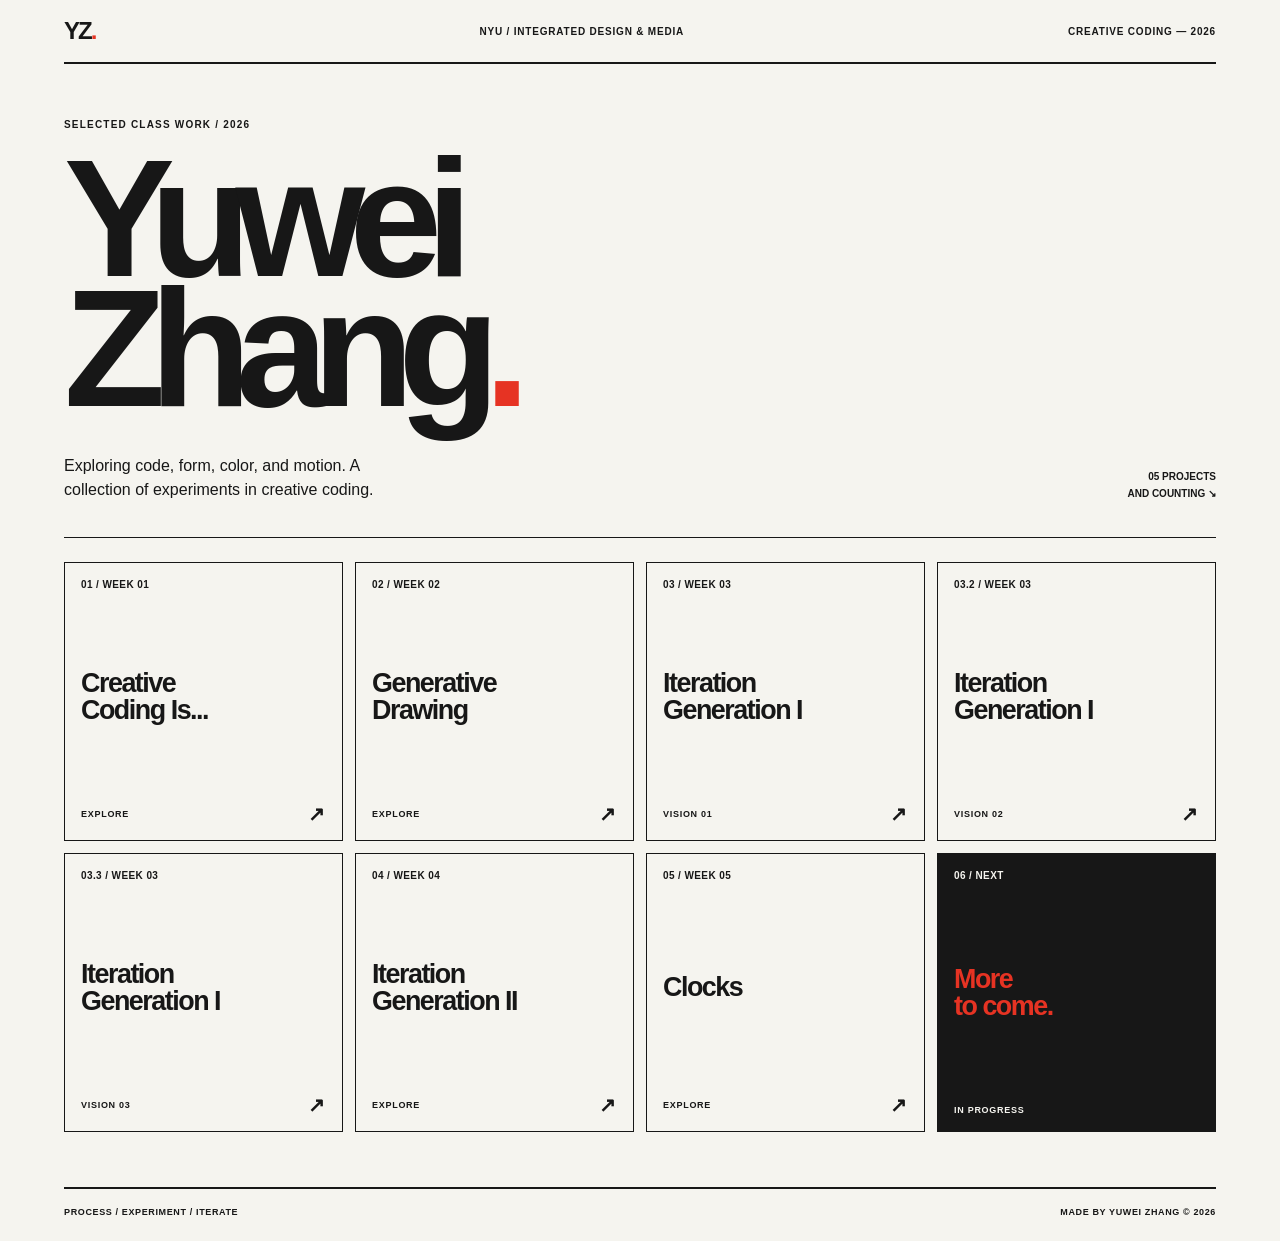
==== index.html @ 3f57d2ba "index/css improve" ====
<!DOCTYPE html>
<html lang="en">
<head>
  <meta charset="UTF-8">
  <meta name="viewport" content="width=device-width, initial-scale=1.0">
  <title>Yuwei Zhang — Creative Coding</title>

  <link rel="stylesheet" href="./style.css">
</head>

<body>
  <header class="topbar">
    <a class="logo" href="./index.html">YZ<span>.</span></a>
    <p>NYU / INTEGRATED DESIGN & MEDIA</p>
    <p class="topbar-right">CREATIVE CODING — 2026</p>
  </header>

  <main>
    <section class="intro">
      <p class="eyebrow">SELECTED CLASS WORK / 2026</p>

      <h1>
        Yuwei<br>
        Zhang<span class="red-dot">.</span>
      </h1>

      <div class="intro-bottom">
        <p class="intro-description">
          Exploring code, form, color, and motion.
          A collection of experiments in creative coding.
        </p>
        <p class="project-count">05 PROJECTS<br>AND COUNTING ↘</p>
      </div>
    </section>

    <section class="projects" aria-label="Weekly assignments">

      <a class="project" href="./week1/index.html">
        <span class="project-number">01 / WEEK 01</span>
        <span class="project-title">Creative<br>Coding Is...</span>
        <span class="project-footer">
          EXPLORE <span class="arrow">↗</span>
        </span>
      </a>

      <a class="project" href="./week2/index.html">
        <span class="project-number">02 / WEEK 02</span>
        <span class="project-title">Generative<br>Drawing</span>
        <span class="project-footer">
          EXPLORE <span class="arrow">↗</span>
        </span>
      </a>

      <a class="project" href="./week3/index1.html">
        <span class="project-number">03 / WEEK 03</span>
        <span class="project-title">Iteration<br>Generation I</span>
        <span class="project-footer">
          VISION 01 <span class="arrow">↗</span>
        </span>
      </a>

      <a class="project" href="./week3/index2.html">
        <span class="project-number">03.2 / WEEK 03</span>
        <span class="project-title">Iteration<br>Generation I</span>
        <span class="project-footer">
          VISION 02 <span class="arrow">↗</span>
        </span>
      </a>

      <a class="project" href="./week3/index3.html">
        <span class="project-number">03.3 / WEEK 03</span>
        <span class="project-title">Iteration<br>Generation I</span>
        <span class="project-footer">
          VISION 03 <span class="arrow">↗</span>
        </span>
      </a>

      <a class="project" href="./week4/index.html">
        <span class="project-number">04 / WEEK 04</span>
        <span class="project-title">Iteration<br>Generation II</span>
        <span class="project-footer">
          EXPLORE <span class="arrow">↗</span>
        </span>
      </a>

      <a class="project" href="./week5/index.html">
        <span class="project-number">05 / WEEK 05</span>
        <span class="project-title">Clocks</span>
        <span class="project-footer">
          EXPLORE <span class="arrow">↗</span>
        </span>
      </a>

      <div class="project project-upcoming">
        <span class="project-number">06 / NEXT</span>
        <span class="project-title">More<br>to come.</span>
        <span class="project-footer">IN PROGRESS</span>
      </div>

    </section>
  </main>

  <footer class="footer">
    <p>PROCESS / EXPERIMENT / ITERATE</p>
    <p>MADE BY YUWEI ZHANG © 2026</p>
  </footer>
</body>
</html>
---- style.css ----
* {
  box-sizing: border-box;
}

:root {
  --background: #f5f4ef;
  --foreground: #171717;
  --accent: #e63323;
  --line: #171717;
}

html {
  scroll-behavior: smooth;
}

body {
  margin: 0;
  padding: 0 5%;
  background: var(--background);
  color: var(--foreground);
  font-family: Arial, Helvetica, sans-serif;
  -webkit-font-smoothing: antialiased;
}

.topbar {
  display: flex;
  align-items: center;
  justify-content: space-between;
  gap: 20px;
  min-height: 64px;
  border-bottom: 2px solid var(--line);
  font-size: 10px;
  font-weight: 700;
  letter-spacing: 0.08em;
}

.topbar p {
  margin: 0;
}

.logo {
  color: var(--foreground);
  font-size: 24px;
  font-weight: 900;
  letter-spacing: -0.08em;
  text-decoration: none;
}

.logo span,
.red-dot {
  color: var(--accent);
}

.topbar-right {
  text-align: right;
}

.intro {
  padding: 55px 0 35px;
  border-bottom: 1px solid var(--line);
}

.eyebrow {
  margin: 0 0 24px;
  font-size: 10px;
  font-weight: 700;
  letter-spacing: 0.12em;
}

h1 {
  margin: 0;
  font-size: clamp(76px, 13vw, 180px);
  font-weight: 900;
  line-height: 0.78;
  letter-spacing: -0.095em;
}

.intro-bottom {
  display: flex;
  justify-content: space-between;
  align-items: flex-end;
  gap: 24px;
  margin-top: 40px;
}

.intro-description {
  max-width: 330px;
  margin: 0;
  font-size: 16px;
  line-height: 1.5;
}

.project-count {
  margin: 0;
  font-size: 10px;
  font-weight: 700;
  line-height: 1.7;
  text-align: right;
}

.projects {
  display: grid;
  grid-template-columns: repeat(4, minmax(0, 1fr));
  gap: 12px;
  padding: 24px 0 55px;
}

.project {
  position: relative;
  display: flex;
  flex-direction: column;
  justify-content: space-between;

  aspect-ratio: 1 / 1;
  min-width: 0;
  padding: 16px;

  border: 1px solid var(--line);
  background: transparent;
  color: var(--foreground);
  text-decoration: none;

  transition:
    background-color 0.25s ease,
    color 0.25s ease,
    transform 0.25s ease,
    border-color 0.25s ease;
}

.project-number {
  font-size: 10px;
  font-weight: 700;
  letter-spacing: 0.04em;
}

.project-title {
  font-size: clamp(18px, 2.1vw, 32px);
  font-weight: 800;
  line-height: 0.98;
  letter-spacing: -0.055em;
  overflow-wrap: anywhere;
}

.project-footer {
  display: flex;
  justify-content: space-between;
  align-items: center;
  font-size: 9px;
  font-weight: 700;
  letter-spacing: 0.08em;
}

.arrow {
  font-size: 20px;
  line-height: 1;
  transition: transform 0.25s ease;
}

.project:hover {
  background: var(--accent);
  color: #ffffff;
  border-color: var(--accent);
  transform: translateY(-5px);
}

.project:hover .arrow {
  transform: translate(3px, -3px);
}

.project:focus-visible {
  outline: 3px solid var(--accent);
  outline-offset: 4px;
}

.project-upcoming {
  background: var(--foreground);
  color: var(--background);
}

.project-upcoming .project-title {
  color: var(--accent);
}

.footer {
  display: flex;
  justify-content: space-between;
  gap: 20px;
  padding: 18px 0 24px;
  border-top: 2px solid var(--line);
  font-size: 9px;
  font-weight: 700;
  letter-spacing: 0.07em;
}

.footer p {
  margin: 0;
}

@media (max-width: 900px) {
  .projects {
    grid-template-columns: repeat(3, minmax(0, 1fr));
  }
}

@media (max-width: 600px) {
  body {
    padding: 0 5%;
  }

  .topbar {
    min-height: 58px;
  }

  .topbar p {
    font-size: 8px;
  }

  .topbar-right {
    max-width: 100px;
  }

  .intro {
    padding-top: 45px;
  }

  .intro-bottom {
    align-items: flex-start;
  }

  .intro-description {
    max-width: 220px;
    font-size: 13px;
  }

  .project-count {
    font-size: 8px;
  }

  .projects {
    grid-template-columns: repeat(2, minmax(0, 1fr));
    gap: 8px;
  }

  .project {
    padding: 12px;
  }

  .project-title {
    font-size: clamp(17px, 4.5vw, 25px);
  }

  .project-number {
    font-size: 8px;
  }

  .footer {
    flex-direction: column;
    gap: 8px;
  }
}

/* Respect reduced-motion preferences */

@media (prefers-reduced-motion: reduce) {
  *,
  *::before,
  *::after {
    scroll-behavior: auto !important;
    transition-duration: 0.01ms !important;
  }
}
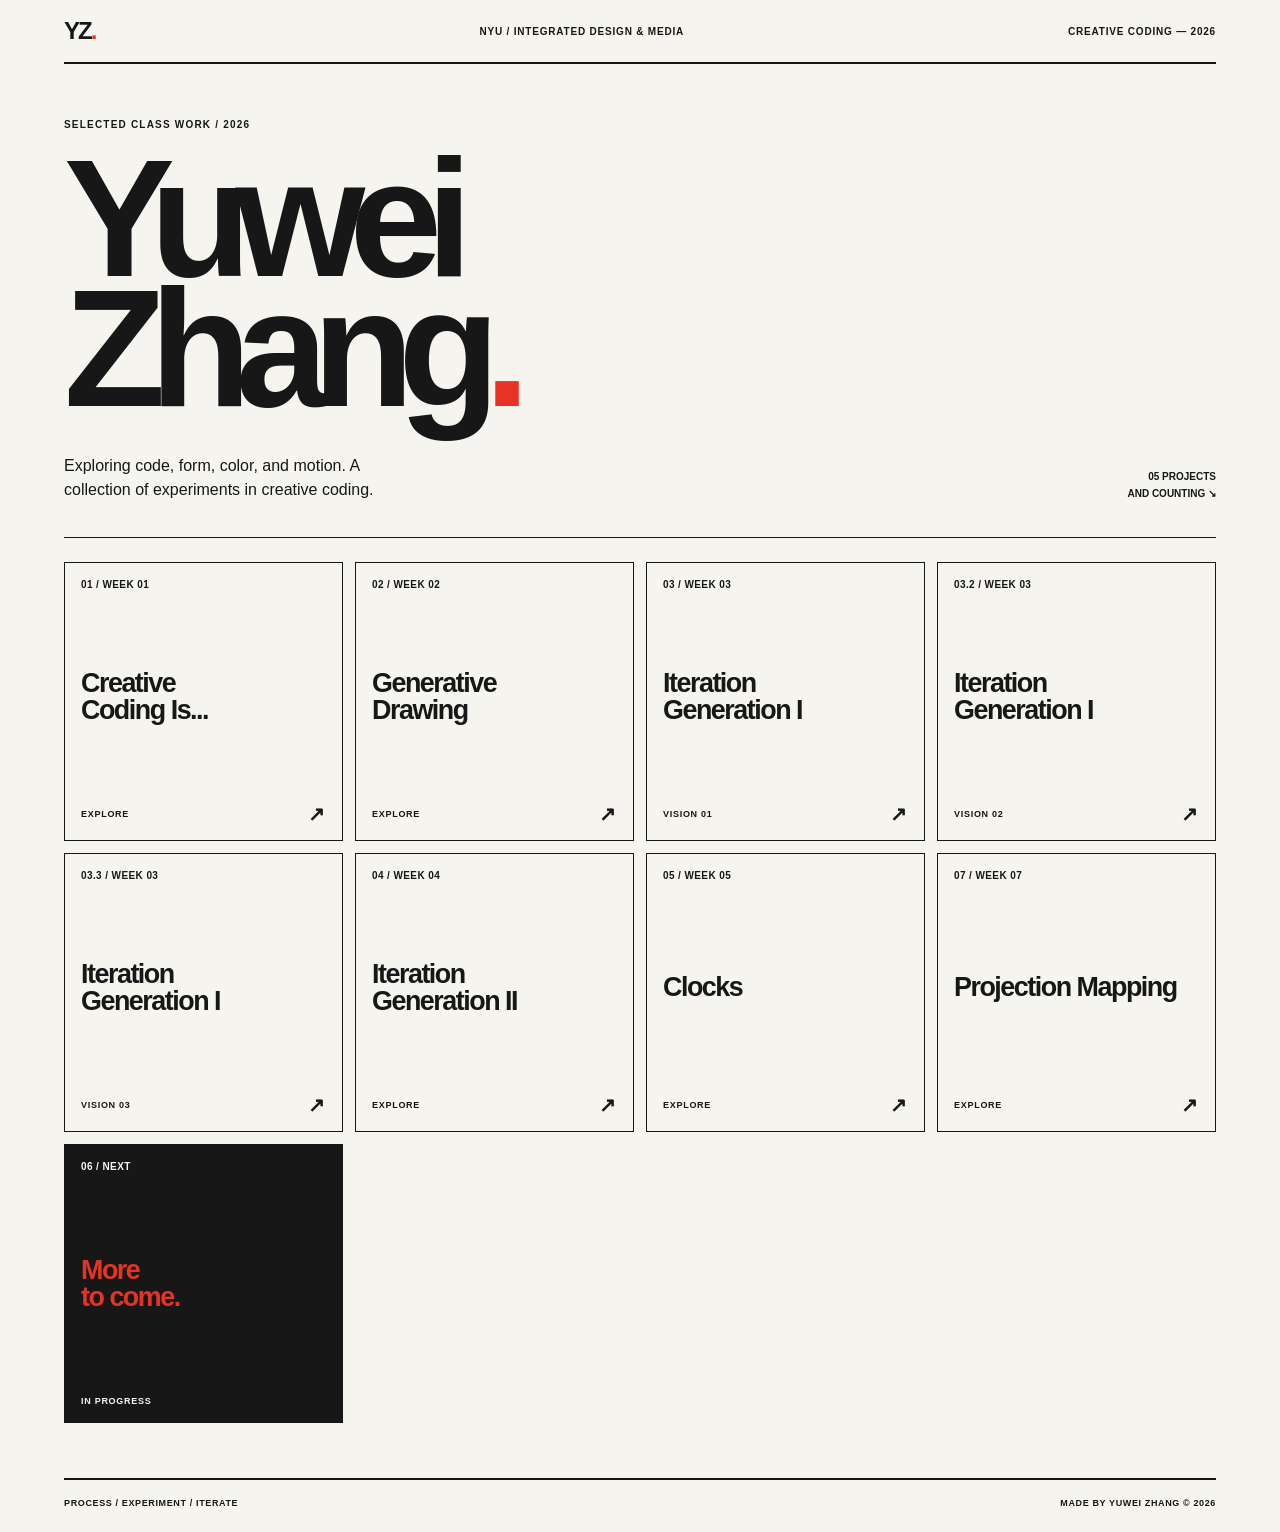
==== commit 295a6042: "video&pic attached" ====
--- a/index.html
+++ b/index.html
@@ -92,6 +92,14 @@
         </span>
       </a>
 
+      <a class="project" href="./week7/03_75_mapping_multiple_faces/index.html">
+        <span class="project-number">07 / WEEK 07</span>
+        <span class="project-title">Projection Mapping</span>
+        <span class="project-footer">
+          EXPLORE <span class="arrow">↗</span>
+        </span>
+      </a>
+
       <div class="project project-upcoming">
         <span class="project-number">06 / NEXT</span>
         <span class="project-title">More<br>to come.</span>
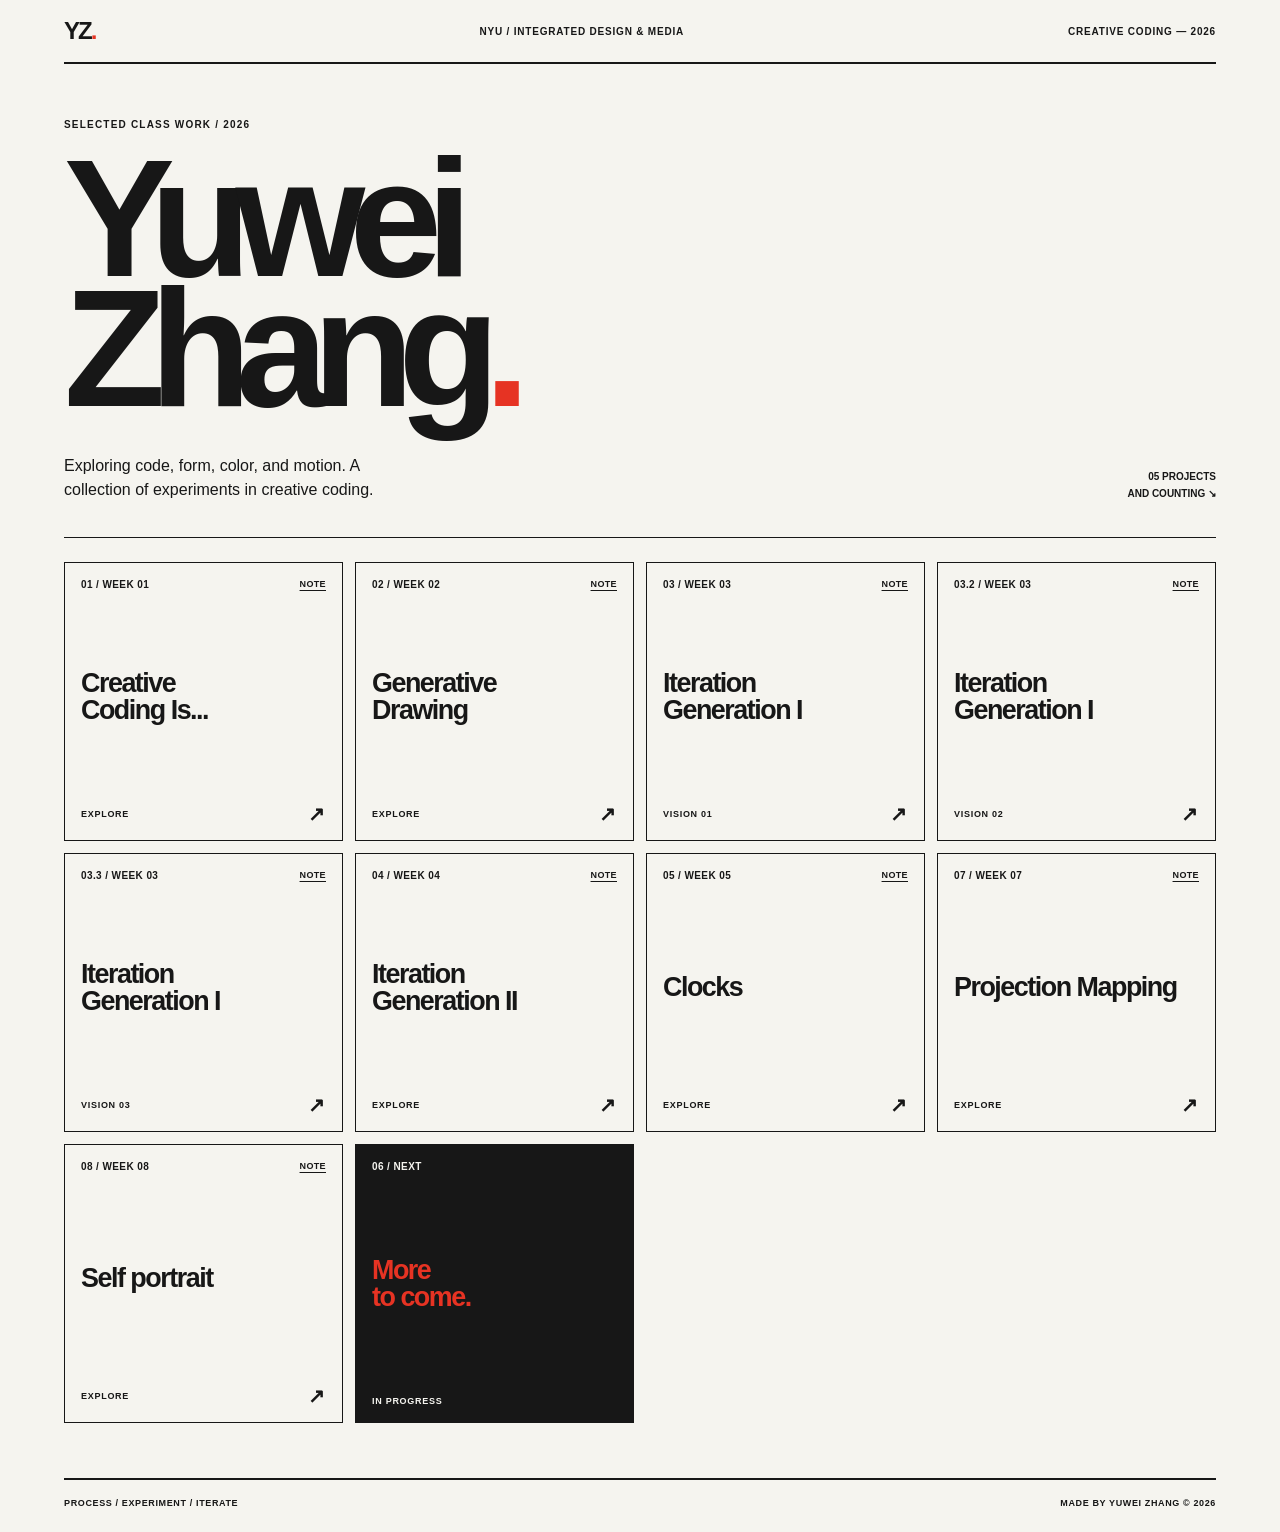
==== commit 7b1b31a5: "week 8 assignment" ====
--- a/index.html
+++ b/index.html
@@ -1,4 +1,3 @@
-
 <!DOCTYPE html>
 <html lang="en">
 <head>
@@ -7,6 +6,34 @@
   <title>Yuwei Zhang — Creative Coding</title>
 
   <link rel="stylesheet" href="./style.css">
+  <style>
+    .project-open {
+      position: absolute;
+      inset: 0;
+    }
+
+    .project-note {
+      position: absolute;
+      top: 16px;
+      right: 16px;
+      z-index: 1;
+      color: inherit;
+      font-size: 9px;
+      font-weight: 700;
+      letter-spacing: 0.04em;
+      text-decoration: underline;
+      text-underline-offset: 3px;
+    }
+
+    .project:focus-within {
+      outline: 3px solid var(--accent);
+      outline-offset: 4px;
+    }
+
+    @media (max-width: 600px) {
+      .project-note { top: 12px; right: 12px; font-size: 8px; }
+    }
+  </style>
 </head>
 
 <body>
@@ -36,69 +63,96 @@
 
     <section class="projects" aria-label="Weekly assignments">
 
-      <a class="project" href="./week1/index.html">
+      <article class="project">
+        <a class="project-open" href="./week1/index.html" aria-label="Open 01 / WEEK 01 project"></a>
         <span class="project-number">01 / WEEK 01</span>
         <span class="project-title">Creative<br>Coding Is...</span>
         <span class="project-footer">
           EXPLORE <span class="arrow">↗</span>
         </span>
-      </a>
+        <a class="project-note" href="./week1/README.md" aria-label="Week 01 notes">NOTE</a>
+      </article>
 
-      <a class="project" href="./week2/index.html">
+      <article class="project">
+        <a class="project-open" href="./week2/index.html" aria-label="Open 02 / WEEK 02 project"></a>
         <span class="project-number">02 / WEEK 02</span>
         <span class="project-title">Generative<br>Drawing</span>
         <span class="project-footer">
           EXPLORE <span class="arrow">↗</span>
         </span>
-      </a>
+        <a class="project-note" href="./week2/README.md" aria-label="Week 02 notes">NOTE</a>
+      </article>
 
-      <a class="project" href="./week3/index1.html">
+      <article class="project">
+        <a class="project-open" href="./week3/index1.html" aria-label="Open 03 / WEEK 03 project"></a>
         <span class="project-number">03 / WEEK 03</span>
         <span class="project-title">Iteration<br>Generation I</span>
         <span class="project-footer">
           VISION 01 <span class="arrow">↗</span>
         </span>
-      </a>
+        <a class="project-note" href="./week3/README.md" aria-label="Week 03 notes">NOTE</a>
+      </article>
 
-      <a class="project" href="./week3/index2.html">
+      <article class="project">
+        <a class="project-open" href="./week3/index2.html" aria-label="Open 03.2 / WEEK 03 project"></a>
         <span class="project-number">03.2 / WEEK 03</span>
         <span class="project-title">Iteration<br>Generation I</span>
         <span class="project-footer">
           VISION 02 <span class="arrow">↗</span>
         </span>
-      </a>
+        <a class="project-note" href="./week3/README.md" aria-label="Week 03 notes">NOTE</a>
+      </article>
 
-      <a class="project" href="./week3/index3.html">
+      <article class="project">
+        <a class="project-open" href="./week3/index3.html" aria-label="Open 03.3 / WEEK 03 project"></a>
         <span class="project-number">03.3 / WEEK 03</span>
         <span class="project-title">Iteration<br>Generation I</span>
         <span class="project-footer">
           VISION 03 <span class="arrow">↗</span>
         </span>
-      </a>
+        <a class="project-note" href="./week3/README.md" aria-label="Week 03 notes">NOTE</a>
+      </article>
 
-      <a class="project" href="./week4/index.html">
+      <article class="project">
+        <a class="project-open" href="./week4/index.html" aria-label="Open 04 / WEEK 04 project"></a>
         <span class="project-number">04 / WEEK 04</span>
         <span class="project-title">Iteration<br>Generation II</span>
         <span class="project-footer">
           EXPLORE <span class="arrow">↗</span>
         </span>
-      </a>
+        <a class="project-note" href="./week4/README.md" aria-label="Week 04 notes">NOTE</a>
+      </article>
 
-      <a class="project" href="./week5/index.html">
+      <article class="project">
+        <a class="project-open" href="./week5/index.html" aria-label="Open 05 / WEEK 05 project"></a>
         <span class="project-number">05 / WEEK 05</span>
         <span class="project-title">Clocks</span>
         <span class="project-footer">
           EXPLORE <span class="arrow">↗</span>
         </span>
-      </a>
+        <a class="project-note" href="./week5/README.md" aria-label="Week 05 notes">NOTE</a>
+      </article>
 
-      <a class="project" href="./week7/03_75_mapping_multiple_faces/index.html">
+      <article class="project">
+        <a class="project-open" href="./week7/03_75_mapping_multiple_faces/index.html" aria-label="Open 07 / WEEK 07 project"></a>
         <span class="project-number">07 / WEEK 07</span>
         <span class="project-title">Projection Mapping</span>
         <span class="project-footer">
           EXPLORE <span class="arrow">↗</span>
         </span>
-      </a>
+        <a class="project-note" href="./week7/03_75_mapping_multiple_faces/README.md" aria-label="Week 07 notes">NOTE</a>
+      </article>
+
+      <article class="project">
+        <a class="project-open" href="./week8/index.html" aria-label="Open 08 / WEEK 08 project"></a>
+        <span class="project-number">08 / WEEK 08</span>
+        <span class="project-title">Self portrait</span>
+        <span class="project-footer">
+          EXPLORE <span class="arrow">↗</span>
+        </span>
+        <a class="project-note" href="./week8/README.md" aria-label="Week 08 notes">NOTE</a>
+      </article>
+
 
       <div class="project project-upcoming">
         <span class="project-number">06 / NEXT</span>
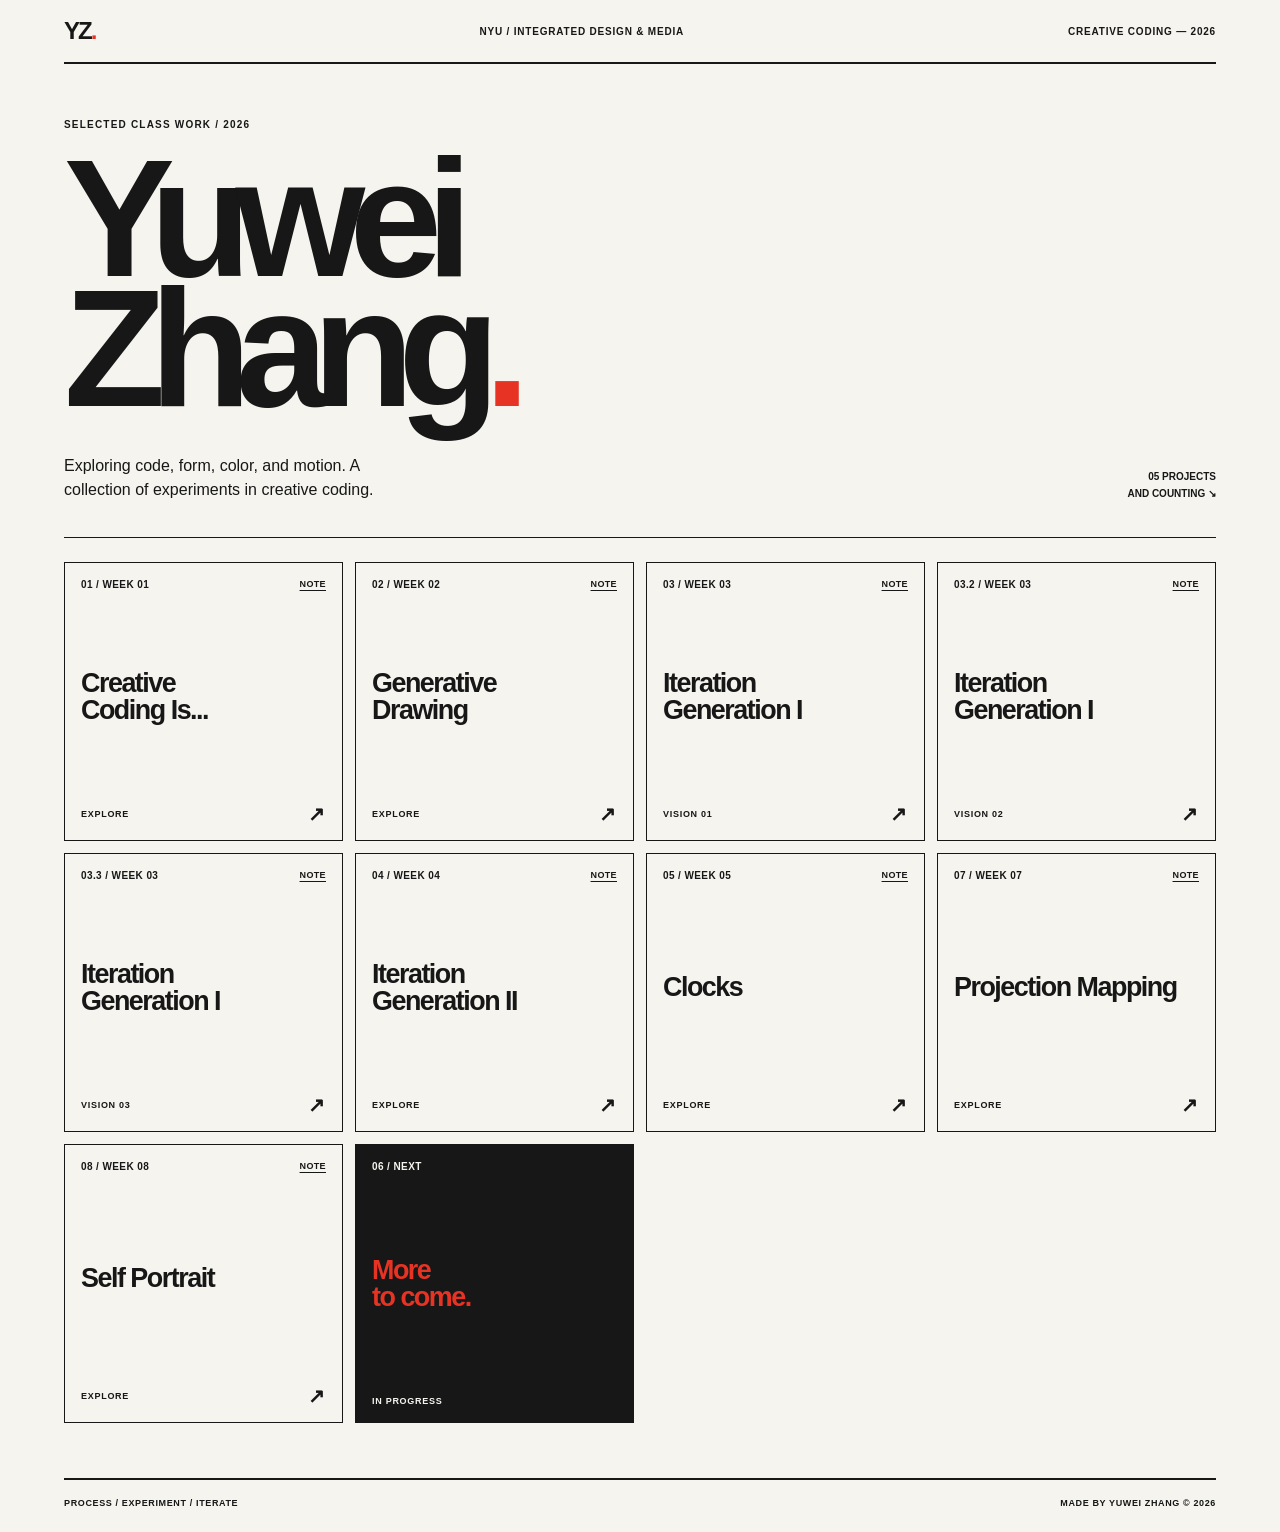
==== commit 12929645: "Update index.html" ====
--- a/index.html
+++ b/index.html
@@ -146,7 +146,7 @@
       <article class="project">
         <a class="project-open" href="./week8/index.html" aria-label="Open 08 / WEEK 08 project"></a>
         <span class="project-number">08 / WEEK 08</span>
-        <span class="project-title">Self portrait</span>
+        <span class="project-title">Self Portrait</span>
         <span class="project-footer">
           EXPLORE <span class="arrow">↗</span>
         </span>
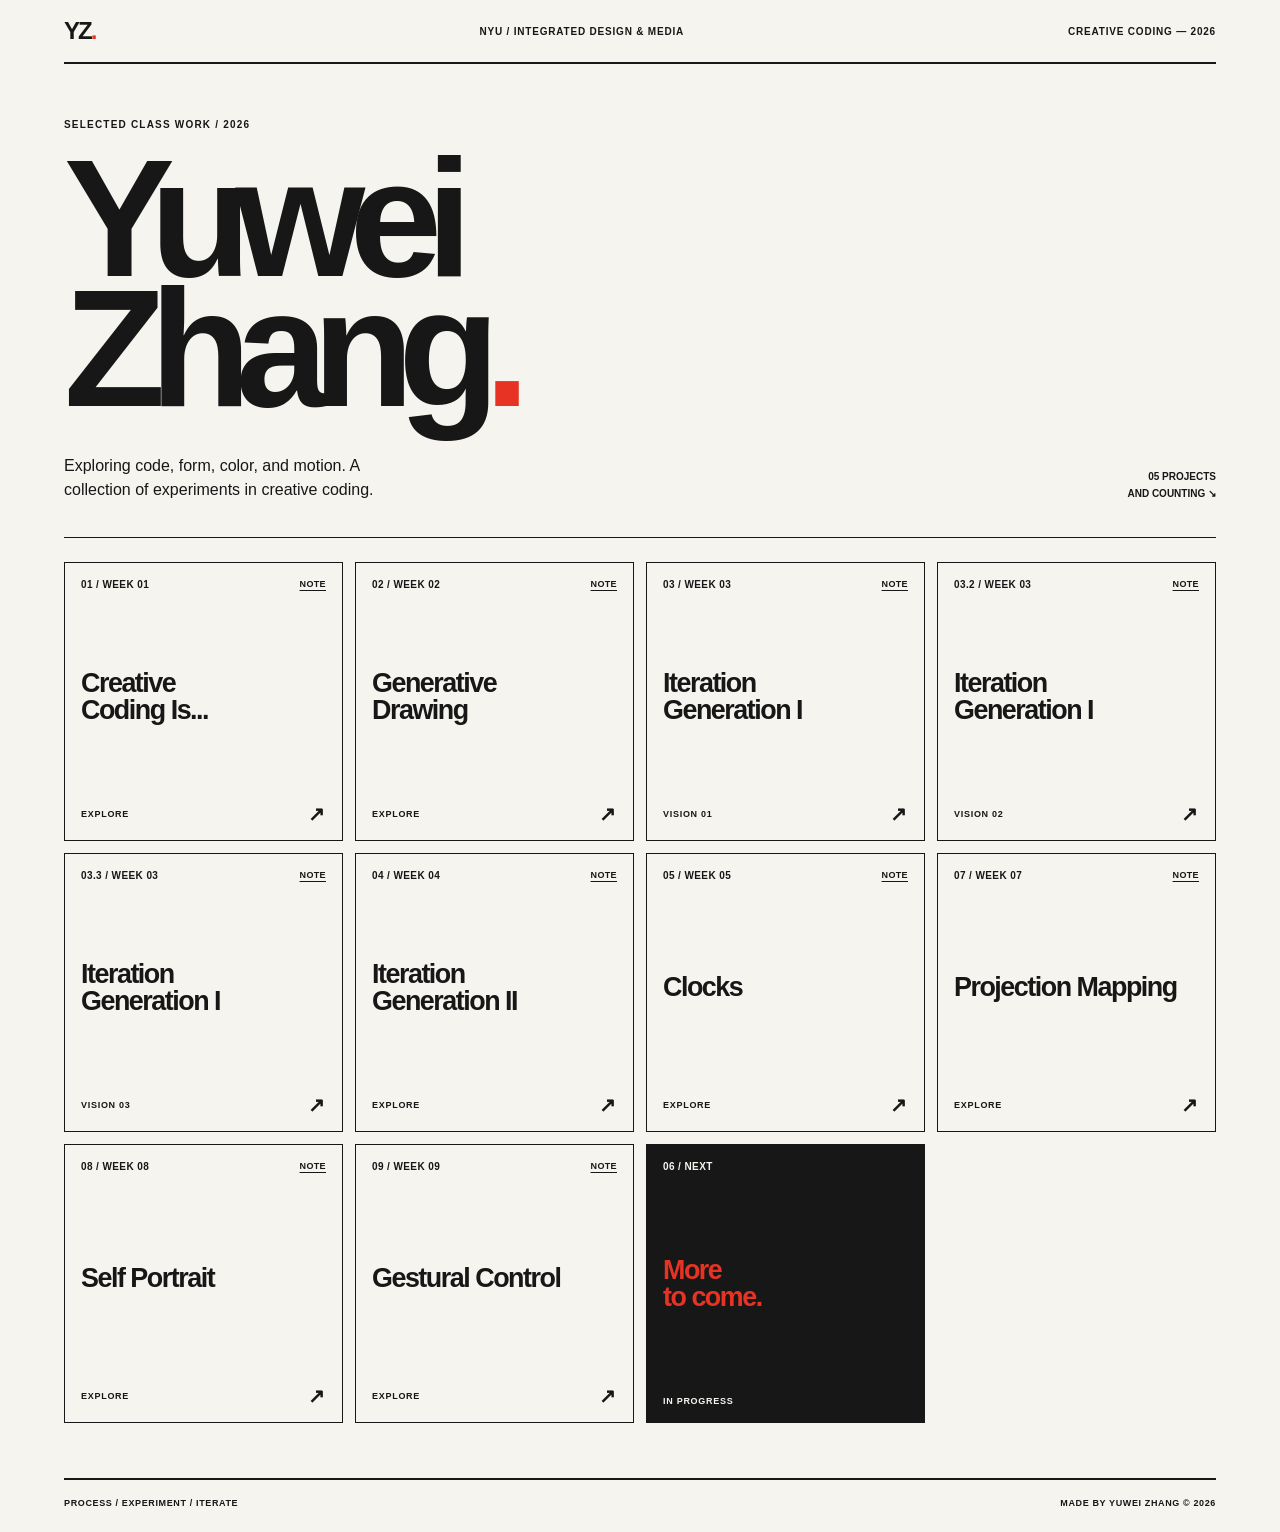
==== commit 023c5f00: "Update index.html" ====
--- a/index.html
+++ b/index.html
@@ -153,6 +153,17 @@
         <a class="project-note" href="./week8/README.md" aria-label="Week 08 notes">NOTE</a>
       </article>
 
+      <article class="project">
+        <a class="project-open" href="./week9/index.html" aria-label="Open 08 / WEEK 08 project"></a>
+        <span class="project-number">09 / WEEK 09</span>
+        <span class="project-title">Gestural Control</span>
+        <span class="project-footer">
+          EXPLORE <span class="arrow">↗</span>
+        </span>
+        <a class="project-note" href="./week9/README.md" aria-label="Week 08 notes">NOTE</a>
+      </article>
+
+
 
       <div class="project project-upcoming">
         <span class="project-number">06 / NEXT</span>
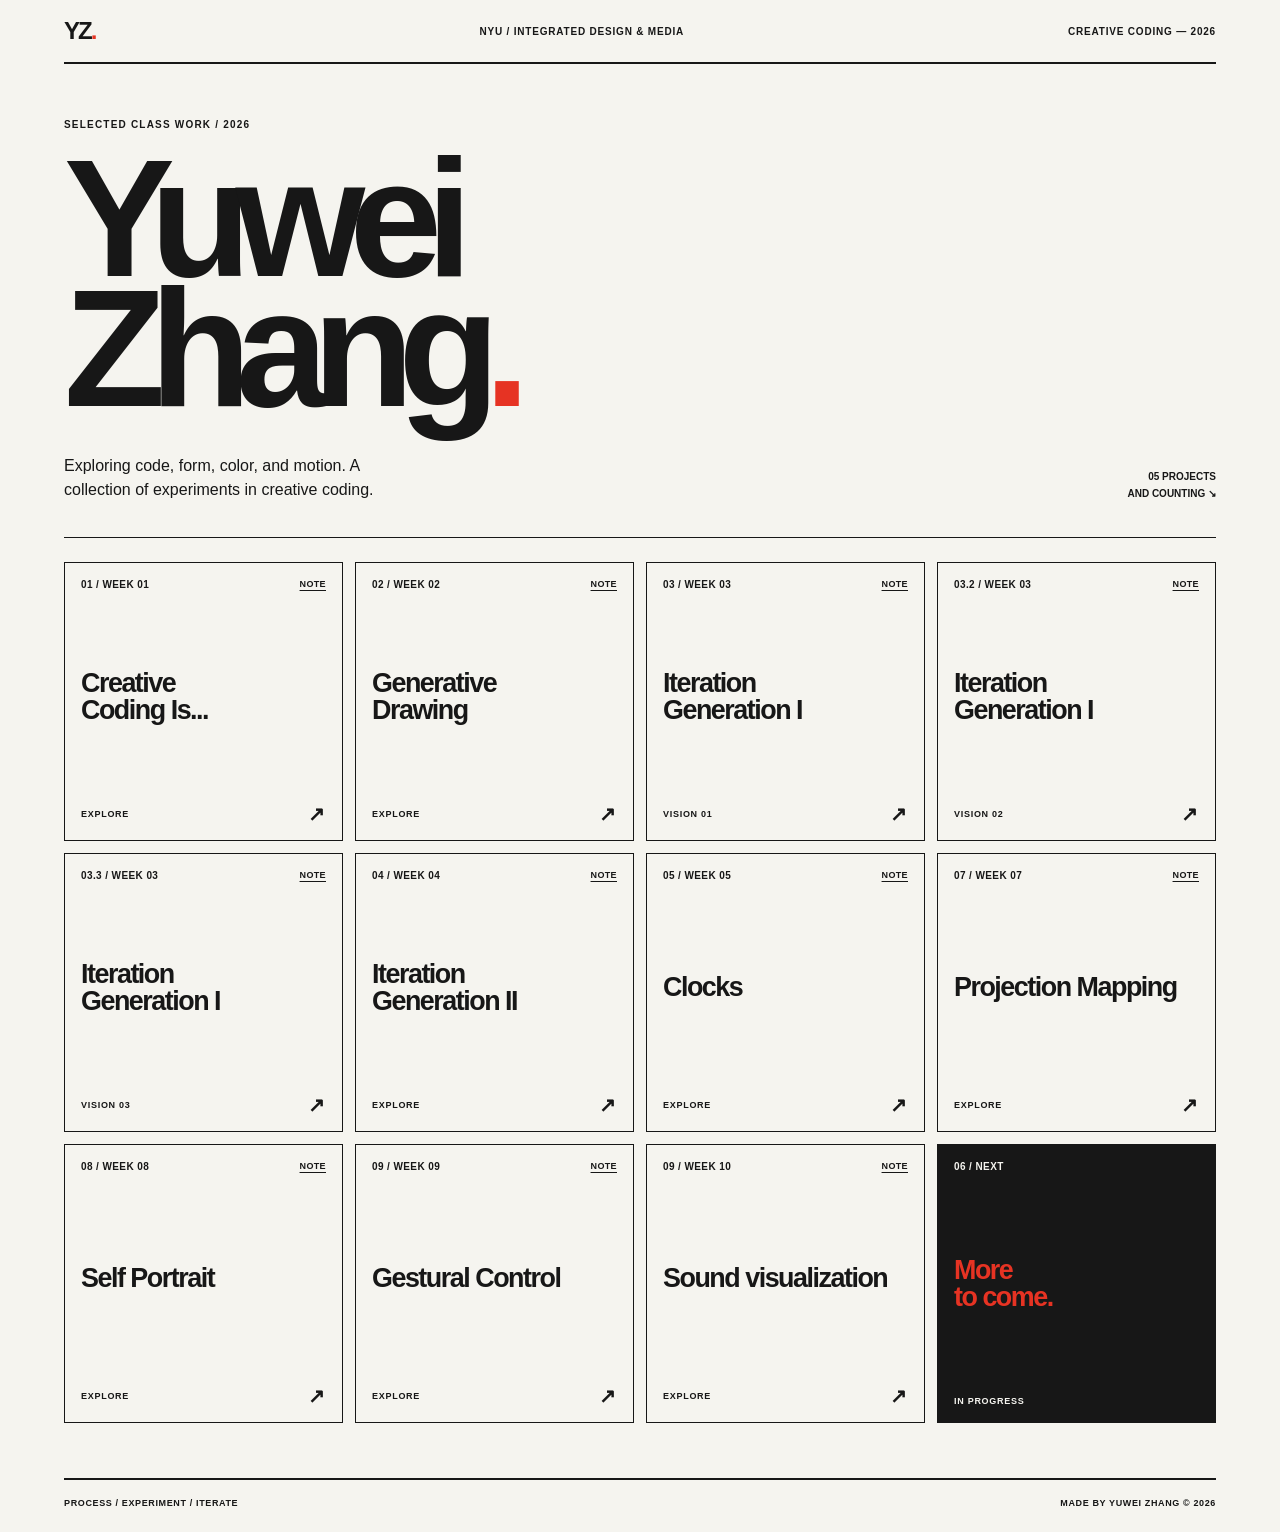
==== commit d0d362ac: "week 10 Assignment" ====
--- a/index.html
+++ b/index.html
@@ -163,7 +163,15 @@
         <a class="project-note" href="./week9/README.md" aria-label="Week 08 notes">NOTE</a>
       </article>
 
-
+      <article class="project">
+        <a class="project-open" href="./week10/index.html" aria-label="Open 08 / WEEK 08 project"></a>
+        <span class="project-number">09 / WEEK 10</span>
+        <span class="project-title">Sound visualization </span>
+        <span class="project-footer">
+          EXPLORE <span class="arrow">↗</span>
+        </span>
+        <a class="project-note" href="./week10/README.md" aria-label="Week 08 notes">NOTE</a>
+      </article>
 
       <div class="project project-upcoming">
         <span class="project-number">06 / NEXT</span>
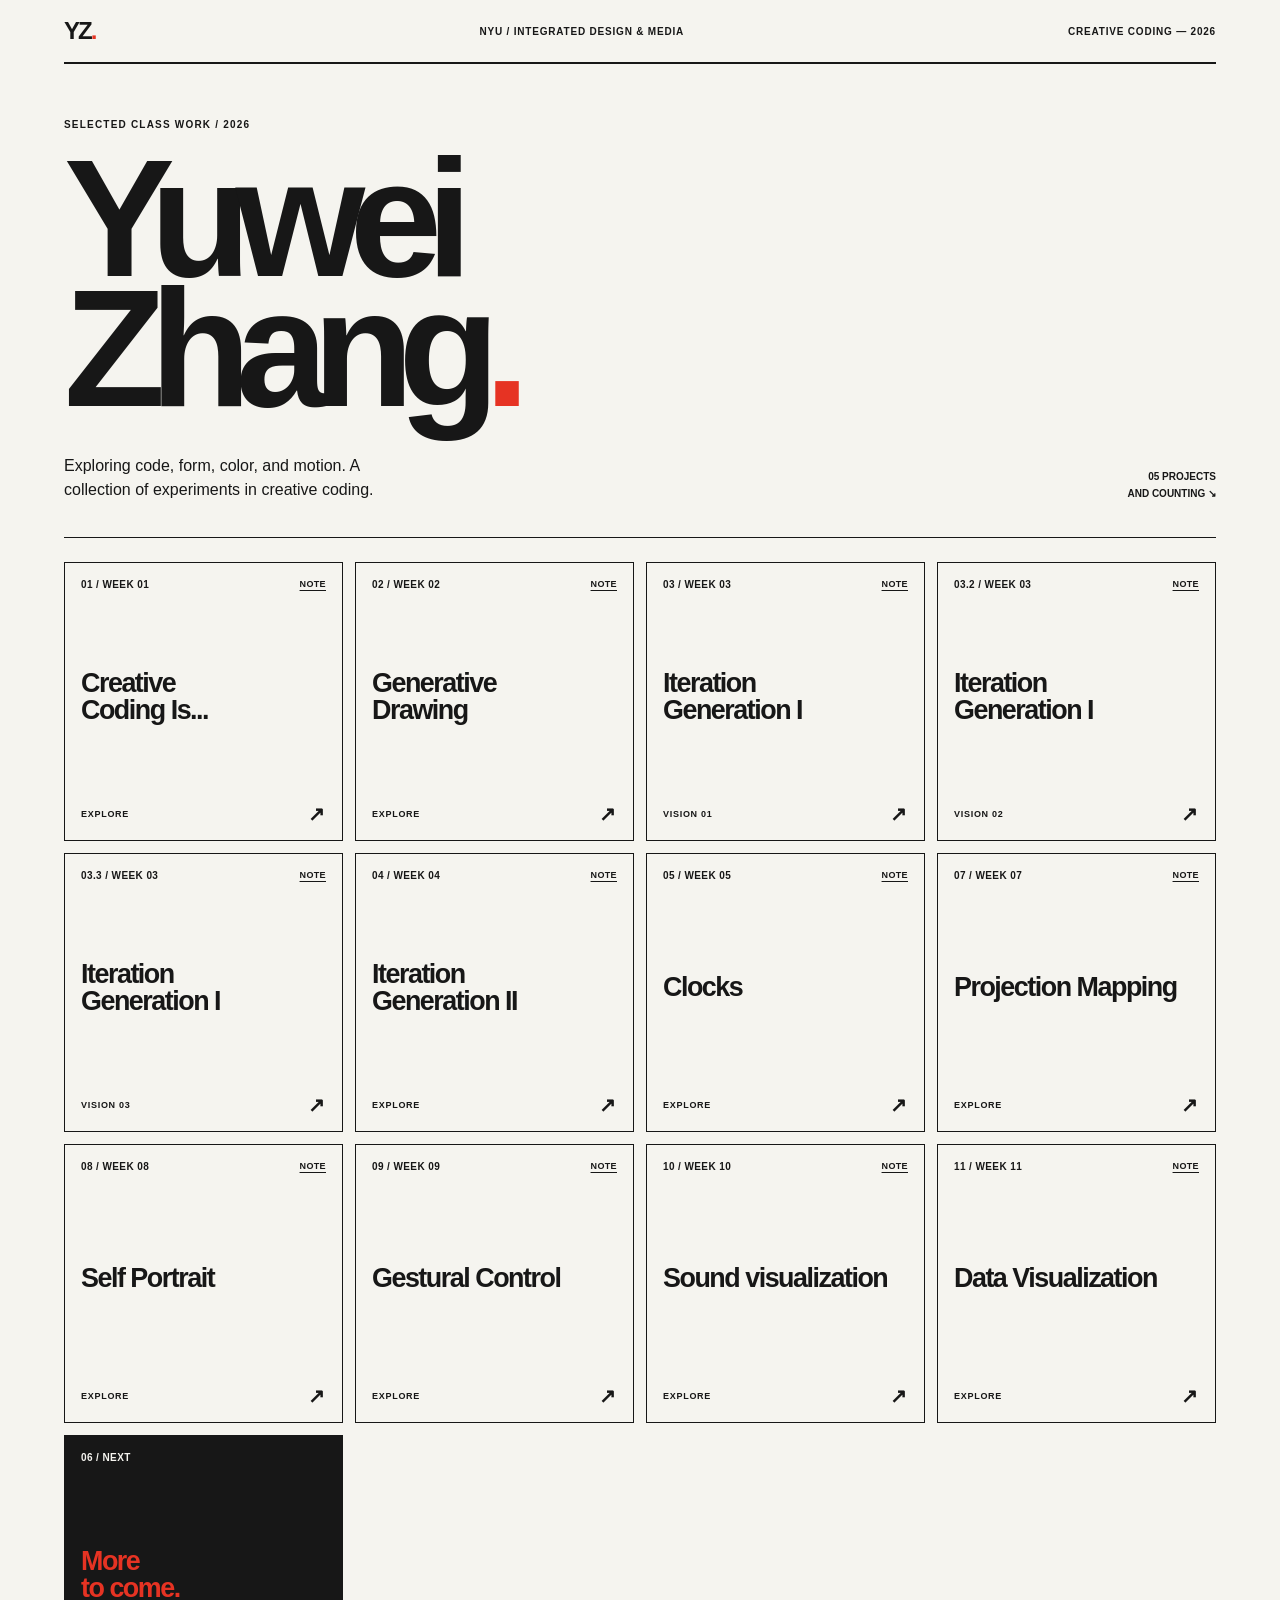
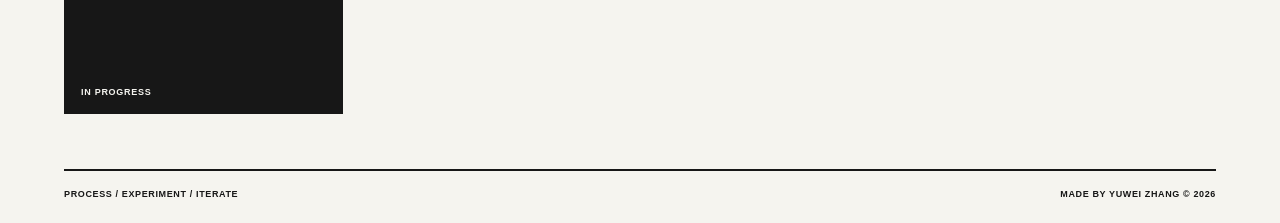
==== commit c0c63809: "Week 11 Assignment" ====
--- a/index.html
+++ b/index.html
@@ -154,24 +154,35 @@
       </article>
 
       <article class="project">
-        <a class="project-open" href="./week9/index.html" aria-label="Open 08 / WEEK 08 project"></a>
+        <a class="project-open" href="./week9/index.html" aria-label="Open 09 / WEEK 09 project"></a>
         <span class="project-number">09 / WEEK 09</span>
         <span class="project-title">Gestural Control</span>
         <span class="project-footer">
           EXPLORE <span class="arrow">↗</span>
         </span>
-        <a class="project-note" href="./week9/README.md" aria-label="Week 08 notes">NOTE</a>
-      </article>
-
-      <article class="project">
-        <a class="project-open" href="./week10/index.html" aria-label="Open 08 / WEEK 08 project"></a>
-        <span class="project-number">09 / WEEK 10</span>
+        <a class="project-note" href="./week9/README.md" aria-label="Week 09 notes">NOTE</a>
+      </article>
+
+      <article class="project">
+        <a class="project-open" href="./week10/index.html" aria-label="Open 10 / WEEK 10 project"></a>
+        <span class="project-number">10 / WEEK 10</span>
         <span class="project-title">Sound visualization </span>
         <span class="project-footer">
           EXPLORE <span class="arrow">↗</span>
         </span>
-        <a class="project-note" href="./week10/README.md" aria-label="Week 08 notes">NOTE</a>
-      </article>
+        <a class="project-note" href="./week10/README.md" aria-label="Week 10 notes">NOTE</a>
+      </article>
+
+      <article class="project">
+        <a class="project-open" href="./week11/index.html" aria-label="Open 11 / WEEK 11 project"></a>
+        <span class="project-number">11 / WEEK 11</span>
+        <span class="project-title">Data Visualization</span>
+        <span class="project-footer">
+          EXPLORE <span class="arrow">↗</span>
+        </span>
+        <a class="project-note" href="./week11/README.md" aria-label="Week 11 notes">NOTE</a>
+      </article>
+
 
       <div class="project project-upcoming">
         <span class="project-number">06 / NEXT</span>
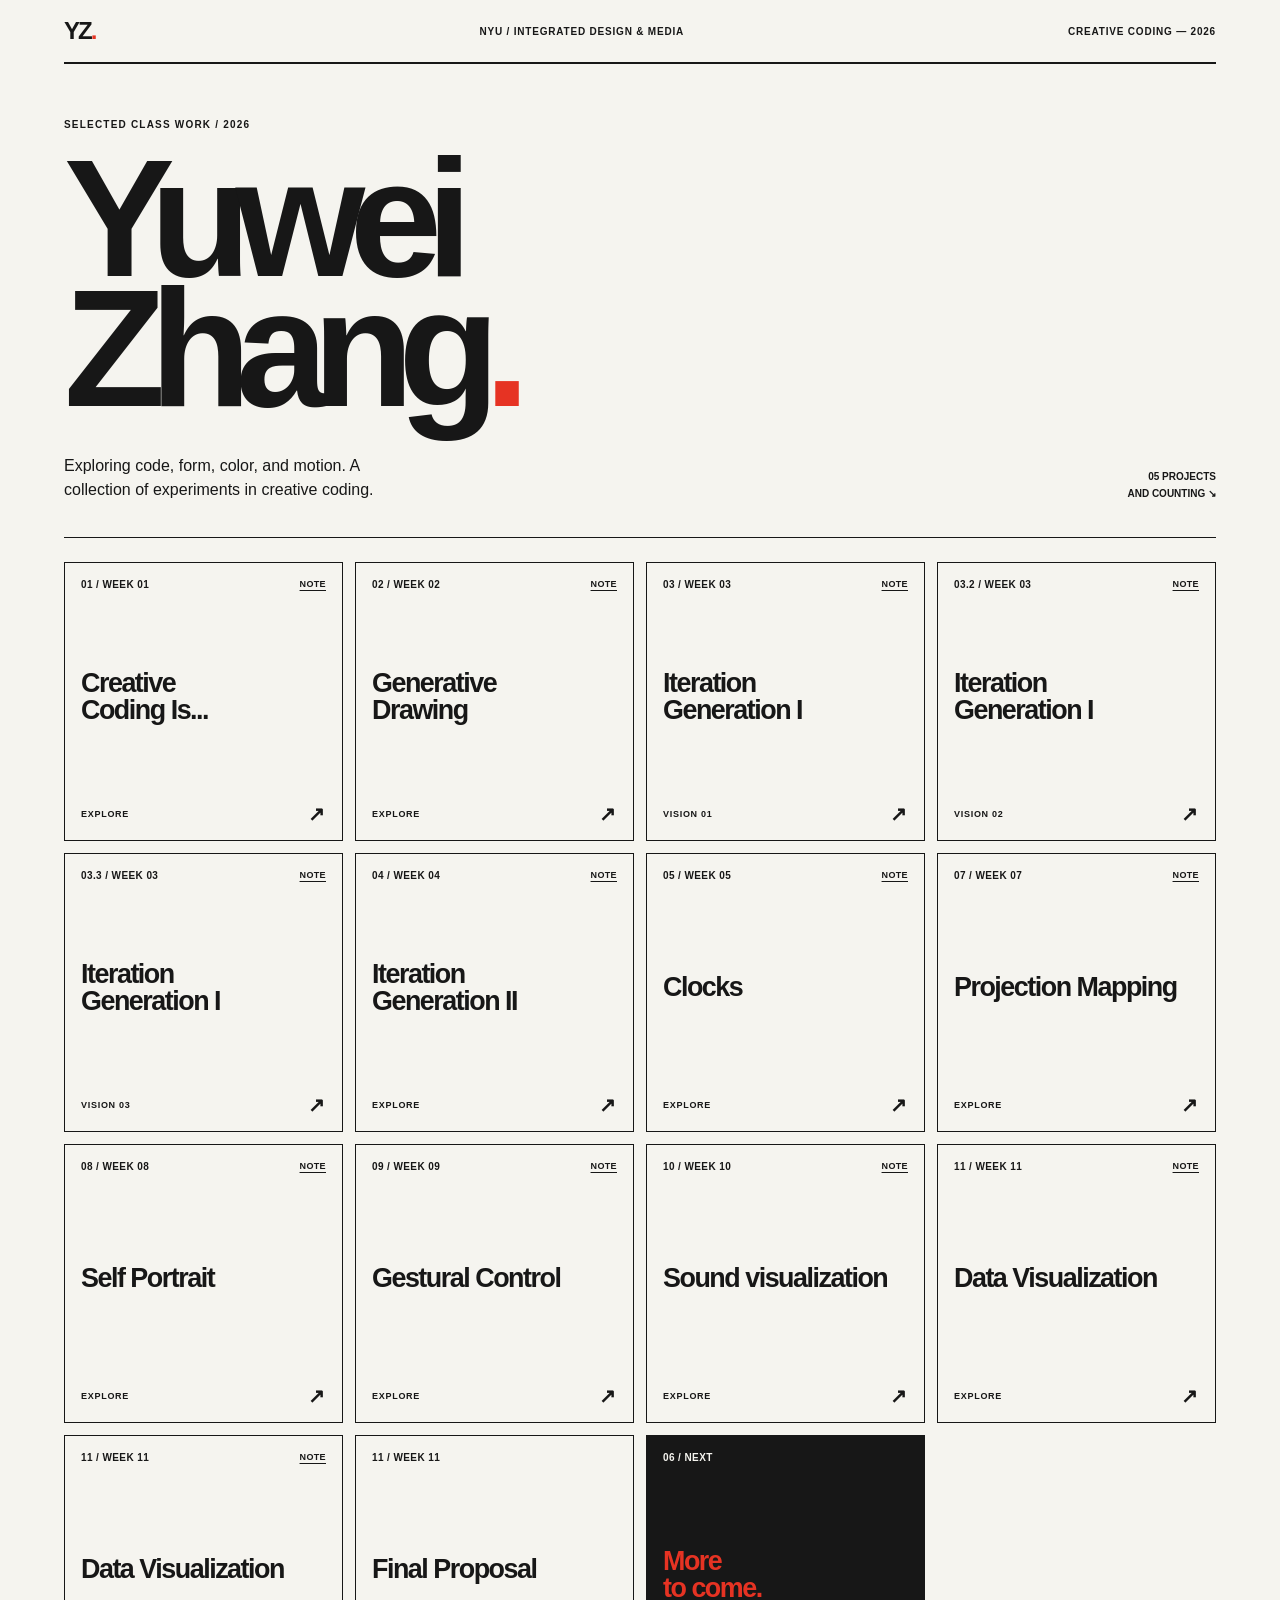
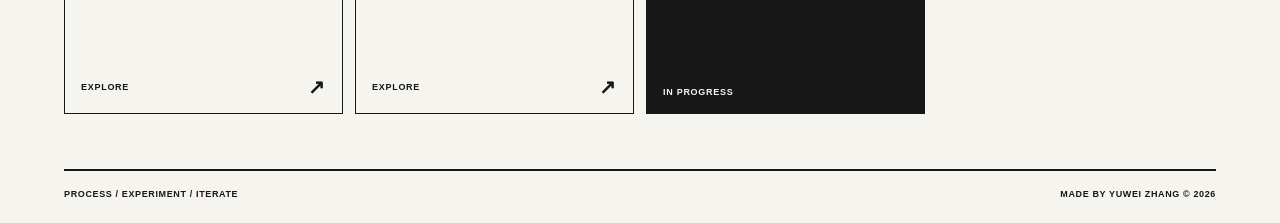
==== commit a0a79c40: "Update index.html" ====
--- a/index.html
+++ b/index.html
@@ -183,6 +183,27 @@
         <a class="project-note" href="./week11/README.md" aria-label="Week 11 notes">NOTE</a>
       </article>
 
+      <article class="project">
+        <a class="project-open" href="./week11/index.html" aria-label="Open 11 / WEEK 11 project"></a>
+        <span class="project-number">11 / WEEK 11</span>
+        <span class="project-title">Data Visualization</span>
+        <span class="project-footer">
+          EXPLORE <span class="arrow">↗</span>
+        </span>
+        <a class="project-note" href="./week11/README.md" aria-label="Week 11 notes">NOTE</a>
+      </article>
+
+      <article class="project">
+        <a class="project-open" href="./Final Proposal/index.html" aria-label="Open 11 / WEEK 11 project"></a>
+        <span class="project-number">11 / WEEK 11</span>
+        <span class="project-title">Final Proposal</span>
+        <span class="project-footer">
+          EXPLORE <span class="arrow">↗</span>
+        </span>
+      </article>
+
+
+
 
       <div class="project project-upcoming">
         <span class="project-number">06 / NEXT</span>
